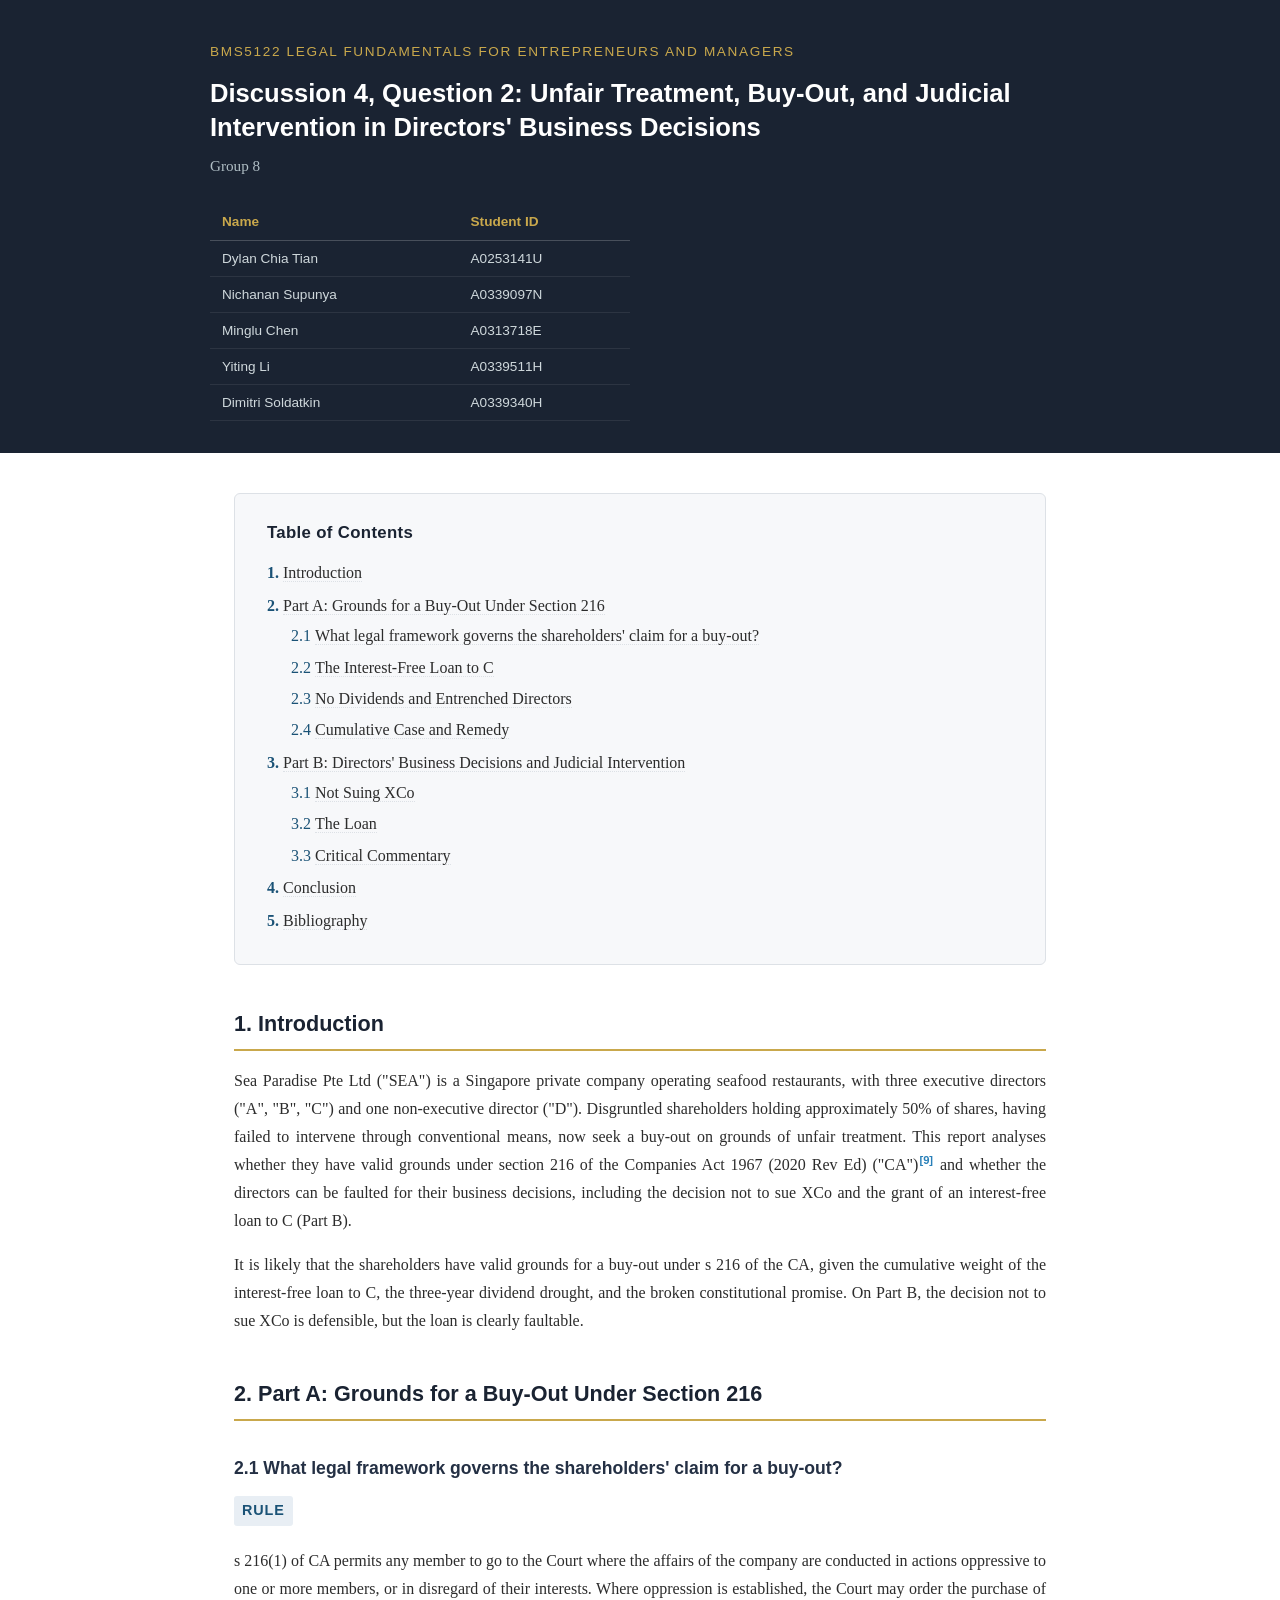
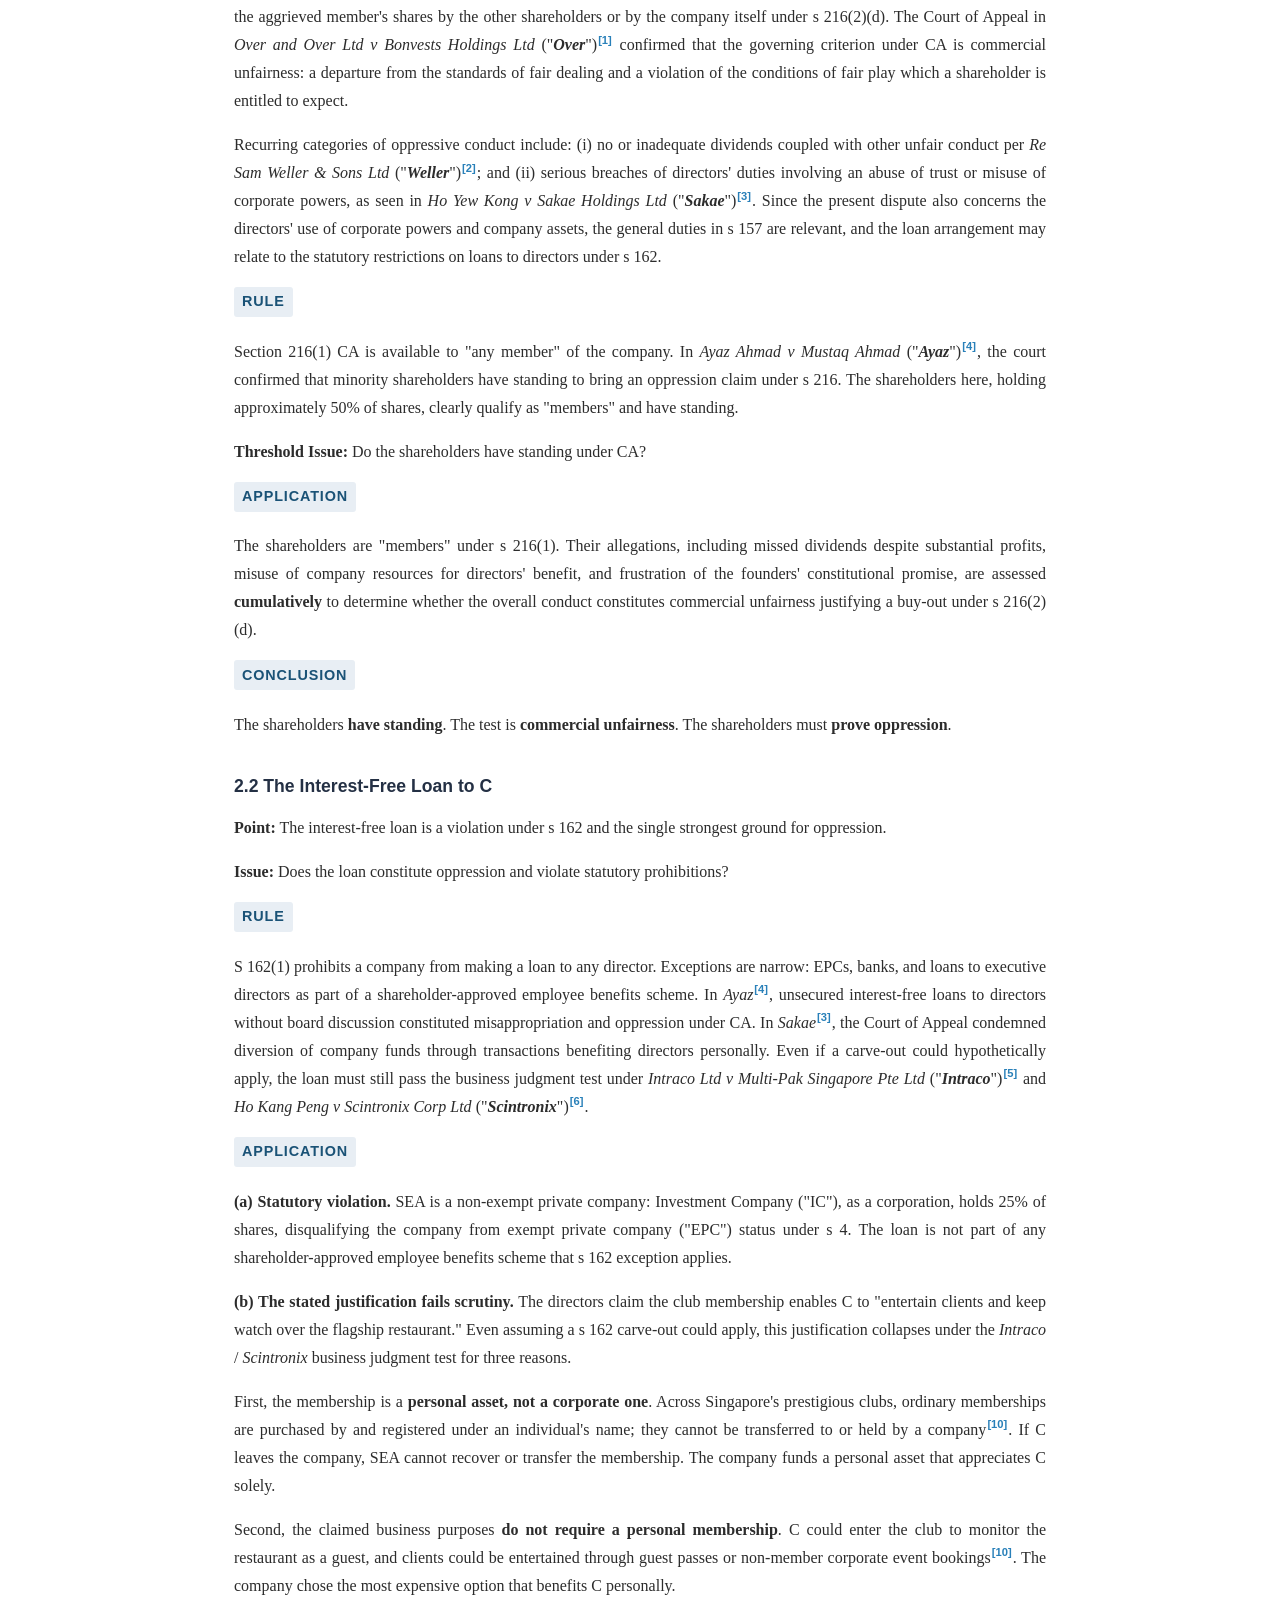
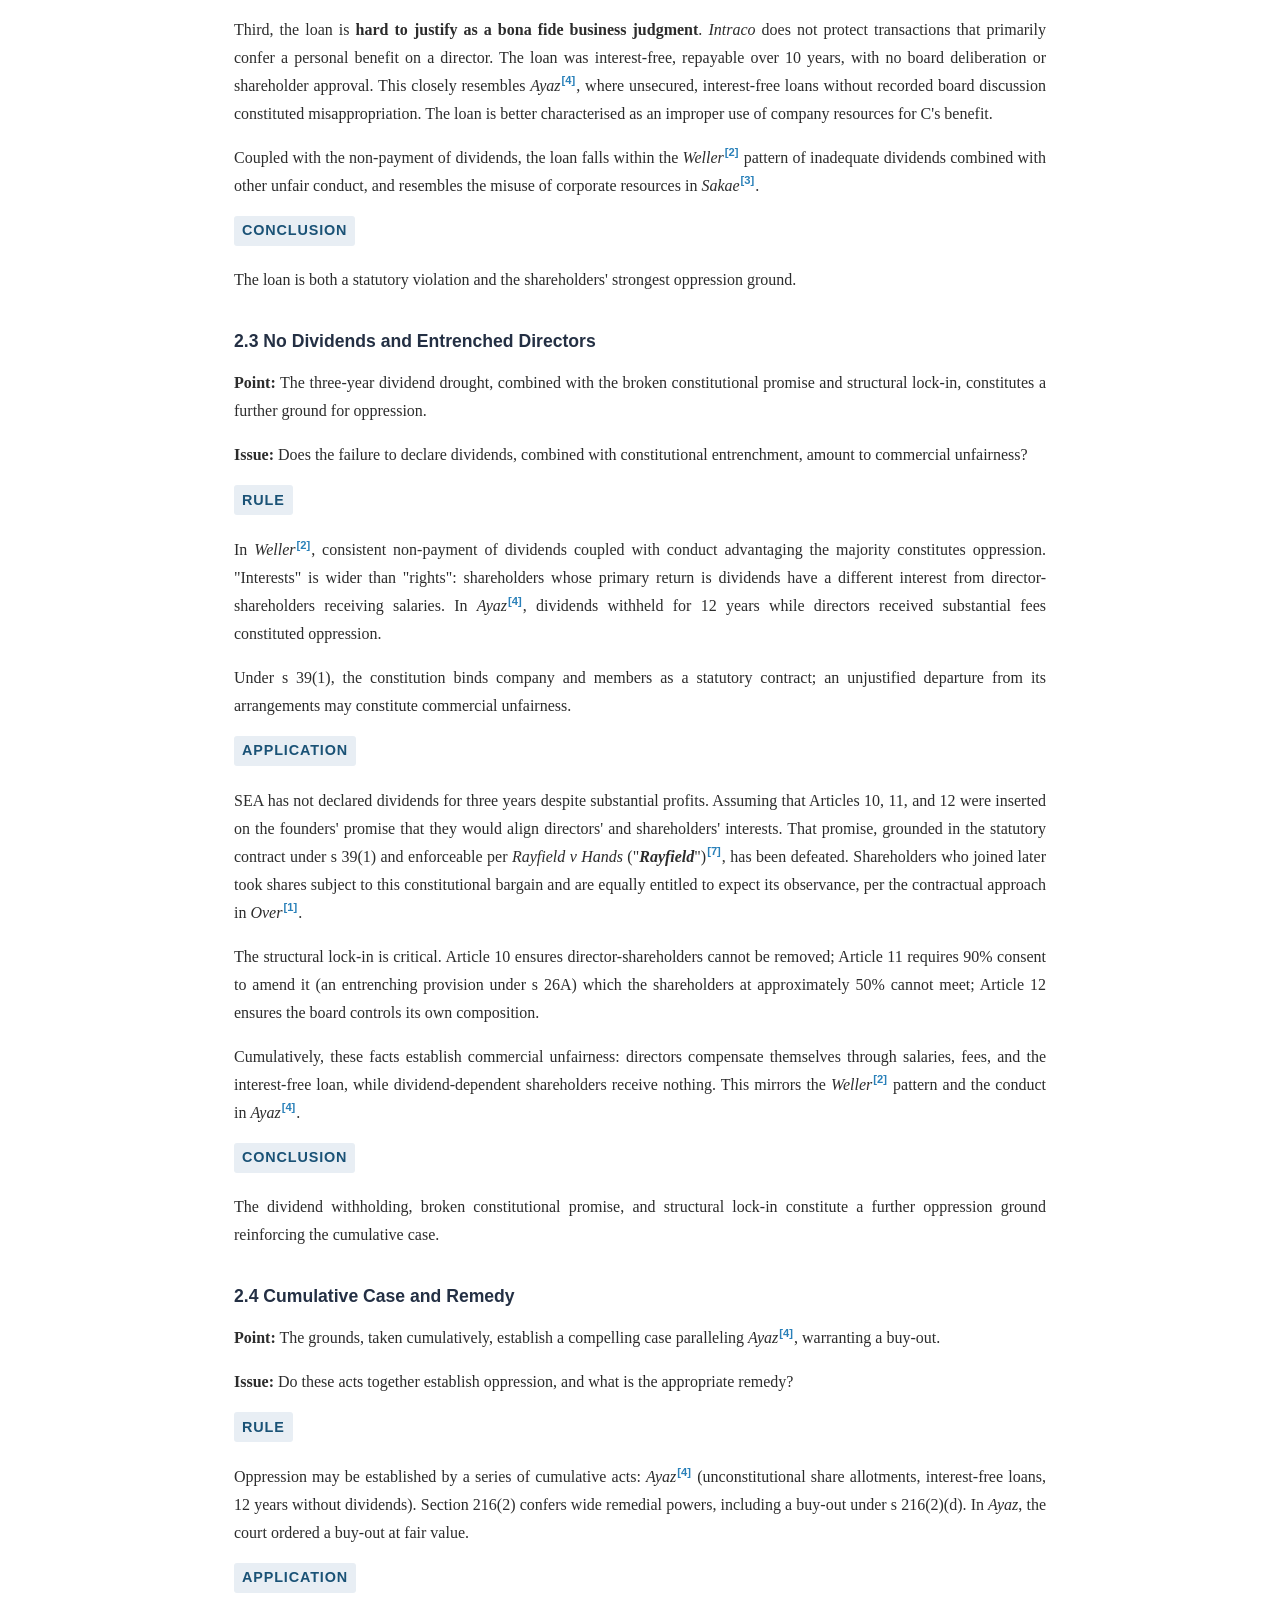
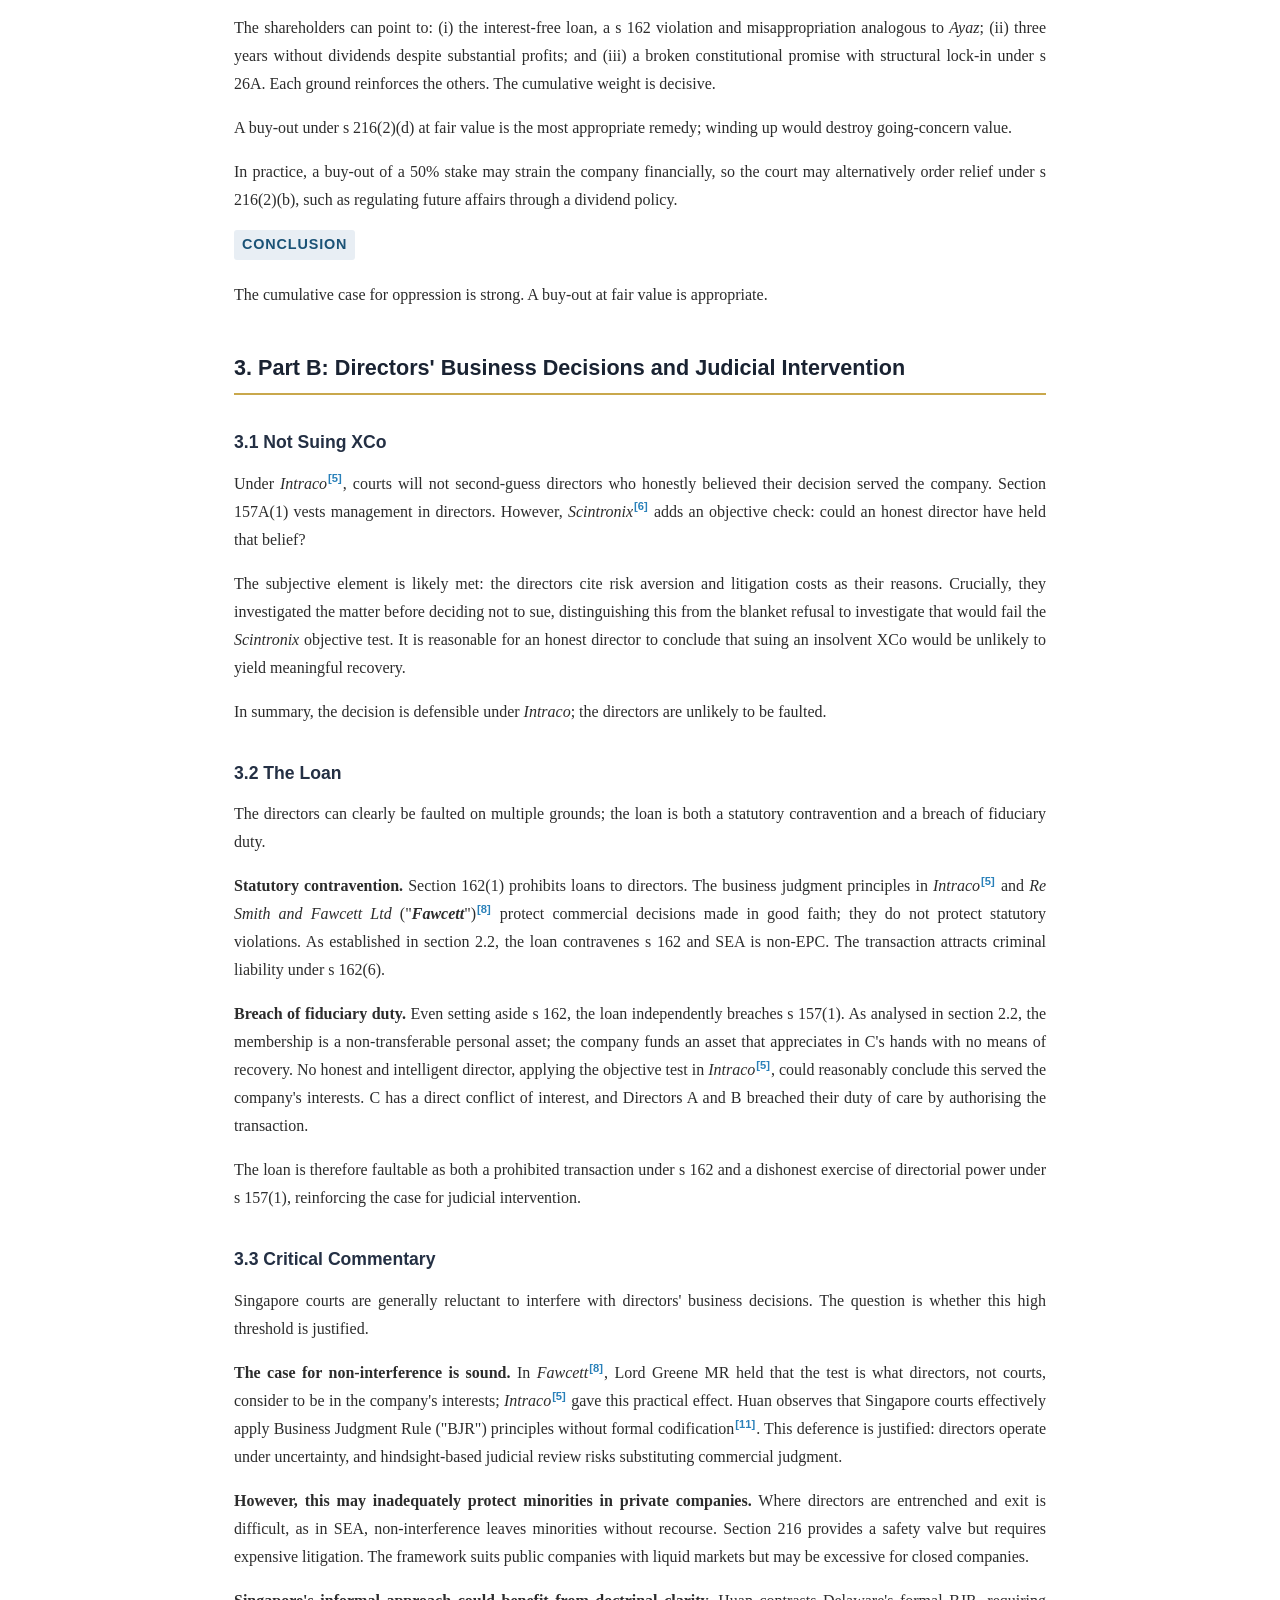
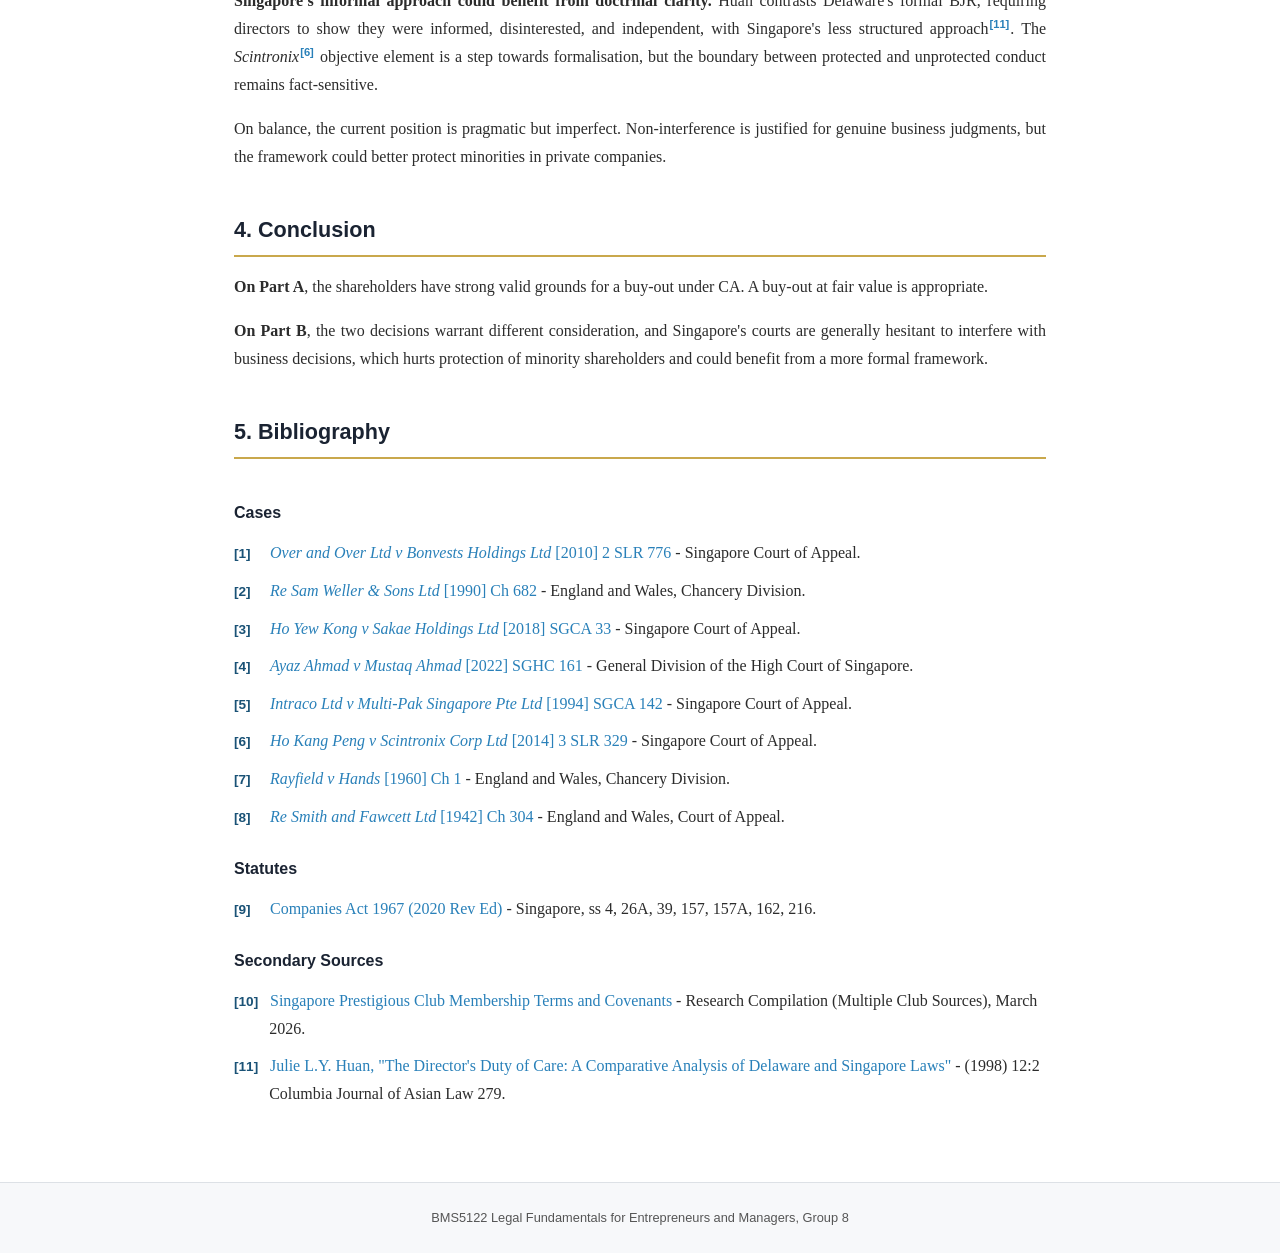
==== index.html @ 4c0f1a3a "Initial commit: BMS5122 legal research report with source materials Full report as index page with c" ====
<!DOCTYPE html>
<html lang="en">
<head>
  <meta charset="UTF-8">
  <meta name="viewport" content="width=device-width, initial-scale=1.0">
  <title>Discussion 4, Question 2: Unfair Treatment, Buy-Out, and Judicial Intervention</title>
  <link rel="stylesheet" href="style.css">
</head>
<body>

<header class="site-header">
  <div class="container">
    <div class="course-label">BMS5122 Legal Fundamentals for Entrepreneurs and Managers</div>
    <h1>Discussion 4, Question 2: Unfair Treatment, Buy-Out, and Judicial Intervention in Directors' Business Decisions</h1>
    <div class="subtitle">Group 8</div>
    <table class="team-table">
      <thead>
        <tr><th>Name</th><th>Student ID</th></tr>
      </thead>
      <tbody>
        <tr><td>Dylan Chia Tian</td><td>A0253141U</td></tr>
        <tr><td>Nichanan Supunya</td><td>A0339097N</td></tr>
        <tr><td>Minglu Chen</td><td>A0313718E</td></tr>
        <tr><td>Yiting Li</td><td>A0339511H</td></tr>
        <tr><td>Dimitri Soldatkin</td><td>A0339340H</td></tr>
      </tbody>
    </table>
  </div>
</header>

<main class="content">

  <!-- TABLE OF CONTENTS -->
  <nav class="toc">
    <h2>Table of Contents</h2>
    <ol>
      <li><a href="#s1">Introduction</a></li>
      <li><a href="#s2">Part A: Grounds for a Buy-Out Under Section 216</a>
        <ol>
          <li><a href="#s2-1">What legal framework governs the shareholders' claim for a buy-out?</a></li>
          <li><a href="#s2-2">The Interest-Free Loan to C</a></li>
          <li><a href="#s2-3">No Dividends and Entrenched Directors</a></li>
          <li><a href="#s2-4">Cumulative Case and Remedy</a></li>
        </ol>
      </li>
      <li><a href="#s3">Part B: Directors' Business Decisions and Judicial Intervention</a>
        <ol>
          <li><a href="#s3-1">Not Suing XCo</a></li>
          <li><a href="#s3-2">The Loan</a></li>
          <li><a href="#s3-3">Critical Commentary</a></li>
        </ol>
      </li>
      <li><a href="#s4">Conclusion</a></li>
      <li><a href="#s5">Bibliography</a></li>
    </ol>
  </nav>

  <!-- SECTION 1 -->
  <h2 class="section-heading" id="s1">1. Introduction</h2>

  <p>Sea Paradise Pte Ltd ("SEA") is a Singapore private company operating seafood restaurants, with three executive directors ("A", "B", "C") and one non-executive director ("D"). Disgruntled shareholders holding approximately 50% of shares, having failed to intervene through conventional means, now seek a buy-out on grounds of unfair treatment. This report analyses whether they have valid grounds under section 216 of the Companies Act 1967 (2020 Rev Ed) ("CA")<a class="fn" href="sources/source-09.html">[9]</a> and whether the directors can be faulted for their business decisions, including the decision not to sue XCo and the grant of an interest-free loan to C (Part B).</p>

  <p>It is likely that the shareholders have valid grounds for a buy-out under s 216 of the CA, given the cumulative weight of the interest-free loan to C, the three-year dividend drought, and the broken constitutional promise. On Part B, the decision not to sue XCo is defensible, but the loan is clearly faultable.</p>

  <!-- SECTION 2 -->
  <h2 class="section-heading" id="s2">2. Part A: Grounds for a Buy-Out Under Section 216</h2>

  <h3 class="subsection-heading" id="s2-1">2.1 What legal framework governs the shareholders' claim for a buy-out?</h3>

  <p><span class="irac-label">Rule</span></p>
  <p>s 216(1) of CA permits any member to go to the Court where the affairs of the company are conducted in actions oppressive to one or more members, or in disregard of their interests. Where oppression is established, the Court may order the purchase of the aggrieved member's shares by the other shareholders or by the company itself under s 216(2)(d). The Court of Appeal in <em class="case-name">Over and Over Ltd v Bonvests Holdings Ltd</em> ("<em><strong>Over</strong></em>")<a class="fn" href="sources/source-01.html">[1]</a> confirmed that the governing criterion under CA is commercial unfairness: a departure from the standards of fair dealing and a violation of the conditions of fair play which a shareholder is entitled to expect.</p>

  <p>Recurring categories of oppressive conduct include: (i) no or inadequate dividends coupled with other unfair conduct per <em class="case-name">Re Sam Weller &amp; Sons Ltd</em> ("<em><strong>Weller</strong></em>")<a class="fn" href="sources/source-02.html">[2]</a>; and (ii) serious breaches of directors' duties involving an abuse of trust or misuse of corporate powers, as seen in <em class="case-name">Ho Yew Kong v Sakae Holdings Ltd</em> ("<em><strong>Sakae</strong></em>")<a class="fn" href="sources/source-03.html">[3]</a>. Since the present dispute also concerns the directors' use of corporate powers and company assets, the general duties in s 157 are relevant, and the loan arrangement may relate to the statutory restrictions on loans to directors under s 162.</p>

  <p><span class="irac-label">Rule</span></p>
  <p>Section 216(1) CA is available to "any member" of the company. In <em class="case-name">Ayaz Ahmad v Mustaq Ahmad</em> ("<em><strong>Ayaz</strong></em>")<a class="fn" href="sources/source-04.html">[4]</a>, the court confirmed that minority shareholders have standing to bring an oppression claim under s 216. The shareholders here, holding approximately 50% of shares, clearly qualify as "members" and have standing.</p>

  <p><strong>Threshold Issue:</strong> Do the shareholders have standing under CA?</p>

  <p><span class="irac-label">Application</span></p>
  <p>The shareholders are "members" under s 216(1). Their allegations, including missed dividends despite substantial profits, misuse of company resources for directors' benefit, and frustration of the founders' constitutional promise, are assessed <strong>cumulatively</strong> to determine whether the overall conduct constitutes commercial unfairness justifying a buy-out under s 216(2)(d).</p>

  <p><span class="irac-label">Conclusion</span></p>
  <p>The shareholders <strong>have standing</strong>. The test is <strong>commercial unfairness</strong>. The shareholders must <strong>prove oppression</strong>.</p>

  <!-- 2.2 -->
  <h3 class="subsection-heading" id="s2-2">2.2 The Interest-Free Loan to C</h3>

  <p><strong>Point:</strong> The interest-free loan is a violation under s 162 and the single strongest ground for oppression.</p>

  <p><strong>Issue:</strong> Does the loan constitute oppression and violate statutory prohibitions?</p>

  <p><span class="irac-label">Rule</span></p>
  <p>S 162(1) prohibits a company from making a loan to any director. Exceptions are narrow: EPCs, banks, and loans to executive directors as part of a shareholder-approved employee benefits scheme. In <em class="case-name">Ayaz</em><a class="fn" href="sources/source-04.html">[4]</a>, unsecured interest-free loans to directors without board discussion constituted misappropriation and oppression under CA. In <em class="case-name">Sakae</em><a class="fn" href="sources/source-03.html">[3]</a>, the Court of Appeal condemned diversion of company funds through transactions benefiting directors personally. Even if a carve-out could hypothetically apply, the loan must still pass the business judgment test under <em class="case-name">Intraco Ltd v Multi-Pak Singapore Pte Ltd</em> ("<em><strong>Intraco</strong></em>")<a class="fn" href="sources/source-05.html">[5]</a> and <em class="case-name">Ho Kang Peng v Scintronix Corp Ltd</em> ("<em><strong>Scintronix</strong></em>")<a class="fn" href="sources/source-06.html">[6]</a>.</p>

  <p><span class="irac-label">Application</span></p>

  <p><strong>(a) Statutory violation.</strong> SEA is a non-exempt private company: Investment Company ("IC"), as a corporation, holds 25% of shares, disqualifying the company from exempt private company ("EPC") status under s 4. The loan is not part of any shareholder-approved employee benefits scheme that s 162 exception applies.</p>

  <p><strong>(b) The stated justification fails scrutiny.</strong> The directors claim the club membership enables C to "entertain clients and keep watch over the flagship restaurant." Even assuming a s 162 carve-out could apply, this justification collapses under the <em class="case-name">Intraco</em> / <em class="case-name">Scintronix</em> business judgment test for three reasons.</p>

  <p>First, the membership is a <strong>personal asset, not a corporate one</strong>. Across Singapore's prestigious clubs, ordinary memberships are purchased by and registered under an individual's name; they cannot be transferred to or held by a company<a class="fn" href="sources/source-10.html">[10]</a>. If C leaves the company, SEA cannot recover or transfer the membership. The company funds a personal asset that appreciates C solely.</p>

  <p>Second, the claimed business purposes <strong>do not require a personal membership</strong>. C could enter the club to monitor the restaurant as a guest, and clients could be entertained through guest passes or non-member corporate event bookings<a class="fn" href="sources/source-10.html">[10]</a>. The company chose the most expensive option that benefits C personally.</p>

  <p>Third, the loan is <strong>hard to justify as a bona fide business judgment</strong>. <em class="case-name">Intraco</em> does not protect transactions that primarily confer a personal benefit on a director. The loan was interest-free, repayable over 10 years, with no board deliberation or shareholder approval. This closely resembles <em class="case-name">Ayaz</em><a class="fn" href="sources/source-04.html">[4]</a>, where unsecured, interest-free loans without recorded board discussion constituted misappropriation. The loan is better characterised as an improper use of company resources for C's benefit.</p>

  <p>Coupled with the non-payment of dividends, the loan falls within the <em class="case-name">Weller</em><a class="fn" href="sources/source-02.html">[2]</a> pattern of inadequate dividends combined with other unfair conduct, and resembles the misuse of corporate resources in <em class="case-name">Sakae</em><a class="fn" href="sources/source-03.html">[3]</a>.</p>

  <p><span class="irac-label">Conclusion</span></p>
  <p>The loan is both a statutory violation and the shareholders' strongest oppression ground.</p>

  <!-- 2.3 -->
  <h3 class="subsection-heading" id="s2-3">2.3 No Dividends and Entrenched Directors</h3>

  <p><strong>Point:</strong> The three-year dividend drought, combined with the broken constitutional promise and structural lock-in, constitutes a further ground for oppression.</p>

  <p><strong>Issue:</strong> Does the failure to declare dividends, combined with constitutional entrenchment, amount to commercial unfairness?</p>

  <p><span class="irac-label">Rule</span></p>
  <p>In <em class="case-name">Weller</em><a class="fn" href="sources/source-02.html">[2]</a>, consistent non-payment of dividends coupled with conduct advantaging the majority constitutes oppression. "Interests" is wider than "rights": shareholders whose primary return is dividends have a different interest from director-shareholders receiving salaries. In <em class="case-name">Ayaz</em><a class="fn" href="sources/source-04.html">[4]</a>, dividends withheld for 12 years while directors received substantial fees constituted oppression.</p>

  <p>Under s 39(1), the constitution binds company and members as a statutory contract; an unjustified departure from its arrangements may constitute commercial unfairness.</p>

  <p><span class="irac-label">Application</span></p>
  <p>SEA has not declared dividends for three years despite substantial profits. Assuming that Articles 10, 11, and 12 were inserted on the founders' promise that they would align directors' and shareholders' interests. That promise, grounded in the statutory contract under s 39(1) and enforceable per <em class="case-name">Rayfield v Hands</em> ("<em><strong>Rayfield</strong></em>")<a class="fn" href="sources/source-07.html">[7]</a>, has been defeated. Shareholders who joined later took shares subject to this constitutional bargain and are equally entitled to expect its observance, per the contractual approach in <em class="case-name">Over</em><a class="fn" href="sources/source-01.html">[1]</a>.</p>

  <p>The structural lock-in is critical. Article 10 ensures director-shareholders cannot be removed; Article 11 requires 90% consent to amend it (an entrenching provision under s 26A) which the shareholders at approximately 50% cannot meet; Article 12 ensures the board controls its own composition.</p>

  <p>Cumulatively, these facts establish commercial unfairness: directors compensate themselves through salaries, fees, and the interest-free loan, while dividend-dependent shareholders receive nothing. This mirrors the <em class="case-name">Weller</em><a class="fn" href="sources/source-02.html">[2]</a> pattern and the conduct in <em class="case-name">Ayaz</em><a class="fn" href="sources/source-04.html">[4]</a>.</p>

  <p><span class="irac-label">Conclusion</span></p>
  <p>The dividend withholding, broken constitutional promise, and structural lock-in constitute a further oppression ground reinforcing the cumulative case.</p>

  <!-- 2.4 -->
  <h3 class="subsection-heading" id="s2-4">2.4 Cumulative Case and Remedy</h3>

  <p><strong>Point:</strong> The grounds, taken cumulatively, establish a compelling case paralleling <em class="case-name">Ayaz</em><a class="fn" href="sources/source-04.html">[4]</a>, warranting a buy-out.</p>

  <p><strong>Issue:</strong> Do these acts together establish oppression, and what is the appropriate remedy?</p>

  <p><span class="irac-label">Rule</span></p>
  <p>Oppression may be established by a series of cumulative acts: <em class="case-name">Ayaz</em><a class="fn" href="sources/source-04.html">[4]</a> (unconstitutional share allotments, interest-free loans, 12 years without dividends). Section 216(2) confers wide remedial powers, including a buy-out under s 216(2)(d). In <em class="case-name">Ayaz</em>, the court ordered a buy-out at fair value.</p>

  <p><span class="irac-label">Application</span></p>
  <p>The shareholders can point to: (i) the interest-free loan, a s 162 violation and misappropriation analogous to <em class="case-name">Ayaz</em>; (ii) three years without dividends despite substantial profits; and (iii) a broken constitutional promise with structural lock-in under s 26A. Each ground reinforces the others. The cumulative weight is decisive.</p>

  <p>A buy-out under s 216(2)(d) at fair value is the most appropriate remedy; winding up would destroy going-concern value.</p>

  <p>In practice, a buy-out of a 50% stake may strain the company financially, so the court may alternatively order relief under s 216(2)(b), such as regulating future affairs through a dividend policy.</p>

  <p><span class="irac-label">Conclusion</span></p>
  <p>The cumulative case for oppression is strong. A buy-out at fair value is appropriate.</p>

  <!-- SECTION 3 -->
  <h2 class="section-heading" id="s3">3. Part B: Directors' Business Decisions and Judicial Intervention</h2>

  <h3 class="subsection-heading" id="s3-1">3.1 Not Suing XCo</h3>

  <p>Under <em class="case-name">Intraco</em><a class="fn" href="sources/source-05.html">[5]</a>, courts will not second-guess directors who honestly believed their decision served the company. Section 157A(1) vests management in directors. However, <em class="case-name">Scintronix</em><a class="fn" href="sources/source-06.html">[6]</a> adds an objective check: could an honest director have held that belief?</p>

  <p>The subjective element is likely met: the directors cite risk aversion and litigation costs as their reasons. Crucially, they investigated the matter before deciding not to sue, distinguishing this from the blanket refusal to investigate that would fail the <em class="case-name">Scintronix</em> objective test. It is reasonable for an honest director to conclude that suing an insolvent XCo would be unlikely to yield meaningful recovery.</p>

  <p>In summary, the decision is defensible under <em class="case-name">Intraco</em>; the directors are unlikely to be faulted.</p>

  <!-- 3.2 -->
  <h3 class="subsection-heading" id="s3-2">3.2 The Loan</h3>

  <p>The directors can clearly be faulted on multiple grounds; the loan is both a statutory contravention and a breach of fiduciary duty.</p>

  <p><strong>Statutory contravention.</strong> Section 162(1) prohibits loans to directors. The business judgment principles in <em class="case-name">Intraco</em><a class="fn" href="sources/source-05.html">[5]</a> and <em class="case-name">Re Smith and Fawcett Ltd</em> ("<em><strong>Fawcett</strong></em>")<a class="fn" href="sources/source-08.html">[8]</a> protect commercial decisions made in good faith; they do not protect statutory violations. As established in section 2.2, the loan contravenes s 162 and SEA is non-EPC. The transaction attracts criminal liability under s 162(6).</p>

  <p><strong>Breach of fiduciary duty.</strong> Even setting aside s 162, the loan independently breaches s 157(1). As analysed in section 2.2, the membership is a non-transferable personal asset; the company funds an asset that appreciates in C's hands with no means of recovery. No honest and intelligent director, applying the objective test in <em class="case-name">Intraco</em><a class="fn" href="sources/source-05.html">[5]</a>, could reasonably conclude this served the company's interests. C has a direct conflict of interest, and Directors A and B breached their duty of care by authorising the transaction.</p>

  <p>The loan is therefore faultable as both a prohibited transaction under s 162 and a dishonest exercise of directorial power under s 157(1), reinforcing the case for judicial intervention.</p>

  <!-- 3.3 -->
  <h3 class="subsection-heading" id="s3-3">3.3 Critical Commentary</h3>

  <p>Singapore courts are generally reluctant to interfere with directors' business decisions. The question is whether this high threshold is justified.</p>

  <p><strong>The case for non-interference is sound.</strong> In <em class="case-name">Fawcett</em><a class="fn" href="sources/source-08.html">[8]</a>, Lord Greene MR held that the test is what directors, not courts, consider to be in the company's interests; <em class="case-name">Intraco</em><a class="fn" href="sources/source-05.html">[5]</a> gave this practical effect. Huan observes that Singapore courts effectively apply Business Judgment Rule ("BJR") principles without formal codification<a class="fn" href="sources/source-11.html">[11]</a>. This deference is justified: directors operate under uncertainty, and hindsight-based judicial review risks substituting commercial judgment.</p>

  <p><strong>However, this may inadequately protect minorities in private companies.</strong> Where directors are entrenched and exit is difficult, as in SEA, non-interference leaves minorities without recourse. Section 216 provides a safety valve but requires expensive litigation. The framework suits public companies with liquid markets but may be excessive for closed companies.</p>

  <p><strong>Singapore's informal approach could benefit from doctrinal clarity.</strong> Huan contrasts Delaware's formal BJR, requiring directors to show they were informed, disinterested, and independent, with Singapore's less structured approach<a class="fn" href="sources/source-11.html">[11]</a>. The <em class="case-name">Scintronix</em><a class="fn" href="sources/source-06.html">[6]</a> objective element is a step towards formalisation, but the boundary between protected and unprotected conduct remains fact-sensitive.</p>

  <p>On balance, the current position is pragmatic but imperfect. Non-interference is justified for genuine business judgments, but the framework could better protect minorities in private companies.</p>

  <!-- SECTION 4 -->
  <h2 class="section-heading" id="s4">4. Conclusion</h2>

  <p><strong>On Part A</strong>, the shareholders have strong valid grounds for a buy-out under CA. A buy-out at fair value is appropriate.</p>

  <p><strong>On Part B</strong>, the two decisions warrant different consideration, and Singapore's courts are generally hesitant to interfere with business decisions, which hurts protection of minority shareholders and could benefit from a more formal framework.</p>

  <!-- SECTION 5: BIBLIOGRAPHY -->
  <h2 class="section-heading" id="s5">5. Bibliography</h2>

  <div class="bibliography">
    <h3>Cases</h3>
    <ol>
      <li><span class="bib-num">[1]</span> <a href="sources/source-01.html"><em>Over and Over Ltd v Bonvests Holdings Ltd</em> [2010] 2 SLR 776</a> - Singapore Court of Appeal.</li>
      <li><span class="bib-num">[2]</span> <a href="sources/source-02.html"><em>Re Sam Weller &amp; Sons Ltd</em> [1990] Ch 682</a> - England and Wales, Chancery Division.</li>
      <li><span class="bib-num">[3]</span> <a href="sources/source-03.html"><em>Ho Yew Kong v Sakae Holdings Ltd</em> [2018] SGCA 33</a> - Singapore Court of Appeal.</li>
      <li><span class="bib-num">[4]</span> <a href="sources/source-04.html"><em>Ayaz Ahmad v Mustaq Ahmad</em> [2022] SGHC 161</a> - General Division of the High Court of Singapore.</li>
      <li><span class="bib-num">[5]</span> <a href="sources/source-05.html"><em>Intraco Ltd v Multi-Pak Singapore Pte Ltd</em> [1994] SGCA 142</a> - Singapore Court of Appeal.</li>
      <li><span class="bib-num">[6]</span> <a href="sources/source-06.html"><em>Ho Kang Peng v Scintronix Corp Ltd</em> [2014] 3 SLR 329</a> - Singapore Court of Appeal.</li>
      <li><span class="bib-num">[7]</span> <a href="sources/source-07.html"><em>Rayfield v Hands</em> [1960] Ch 1</a> - England and Wales, Chancery Division.</li>
      <li><span class="bib-num">[8]</span> <a href="sources/source-08.html"><em>Re Smith and Fawcett Ltd</em> [1942] Ch 304</a> - England and Wales, Court of Appeal.</li>
    </ol>

    <h3>Statutes</h3>
    <ol>
      <li><span class="bib-num">[9]</span> <a href="sources/source-09.html">Companies Act 1967 (2020 Rev Ed)</a> - Singapore, ss 4, 26A, 39, 157, 157A, 162, 216.</li>
    </ol>

    <h3>Secondary Sources</h3>
    <ol>
      <li><span class="bib-num">[10]</span> <a href="sources/source-10.html">Singapore Prestigious Club Membership Terms and Covenants</a> - Research Compilation (Multiple Club Sources), March 2026.</li>
      <li><span class="bib-num">[11]</span> <a href="sources/source-11.html">Julie L.Y. Huan, "The Director's Duty of Care: A Comparative Analysis of Delaware and Singapore Laws"</a> - (1998) 12:2 Columbia Journal of Asian Law 279.</li>
    </ol>
  </div>

</main>

<footer class="site-footer">
  BMS5122 Legal Fundamentals for Entrepreneurs and Managers, Group 8
</footer>

</body>
</html>
---- style.css ----
/* === BASE RESET & TYPOGRAPHY === */
*, *::before, *::after {
  box-sizing: border-box;
  margin: 0;
  padding: 0;
}

:root {
  --navy: #1a2332;
  --navy-light: #243044;
  --gold: #c9a84c;
  --gold-light: #e8d5a0;
  --text: #2c2c2c;
  --text-light: #555;
  --bg: #ffffff;
  --bg-off: #f7f8fa;
  --border: #dde1e6;
  --accent: #1a5276;
  --accent-light: #2980b9;
  --irac-rule: #1a5276;
  --irac-application: #1a5276;
  --irac-conclusion: #1a5276;
  --footnote: #2980b9;
  --max-width: 860px;
}

html {
  font-size: 16px;
  scroll-behavior: smooth;
}

body {
  font-family: "Georgia", "Times New Roman", "Noto Serif", serif;
  color: var(--text);
  background: var(--bg);
  line-height: 1.75;
  -webkit-font-smoothing: antialiased;
}

/* === HEADER === */
.site-header {
  background: var(--navy);
  color: #fff;
  padding: 2.5rem 1.5rem 2rem;
}

.site-header .container {
  max-width: var(--max-width);
  margin: 0 auto;
}

.site-header .course-label {
  font-family: "Helvetica Neue", "Arial", sans-serif;
  font-size: 0.85rem;
  letter-spacing: 0.12em;
  text-transform: uppercase;
  color: var(--gold);
  margin-bottom: 0.75rem;
}

.site-header h1 {
  font-family: "Helvetica Neue", "Arial", sans-serif;
  font-size: 1.6rem;
  font-weight: 600;
  line-height: 1.35;
  margin-bottom: 0.5rem;
  color: #fff;
}

.site-header .subtitle {
  font-size: 0.95rem;
  color: #b0bec5;
  margin-bottom: 1.5rem;
}

/* Team table in header */
.team-table {
  width: 100%;
  max-width: 420px;
  border-collapse: collapse;
  font-family: "Helvetica Neue", "Arial", sans-serif;
  font-size: 0.85rem;
}

.team-table th {
  text-align: left;
  padding: 0.4rem 0.75rem;
  border-bottom: 1px solid rgba(255,255,255,0.2);
  color: var(--gold);
  font-weight: 600;
}

.team-table td {
  padding: 0.35rem 0.75rem;
  border-bottom: 1px solid rgba(255,255,255,0.08);
  color: #cfd8dc;
}

/* === MAIN CONTENT === */
.content {
  max-width: var(--max-width);
  margin: 0 auto;
  padding: 2.5rem 1.5rem 4rem;
}

/* === TABLE OF CONTENTS === */
.toc {
  background: var(--bg-off);
  border: 1px solid var(--border);
  border-radius: 6px;
  padding: 1.5rem 2rem;
  margin-bottom: 2.5rem;
}

.toc h2 {
  font-family: "Helvetica Neue", "Arial", sans-serif;
  font-size: 1.05rem;
  font-weight: 600;
  color: var(--navy);
  margin-bottom: 0.75rem;
  letter-spacing: 0.02em;
}

.toc ol {
  list-style: none;
  counter-reset: toc-section;
  padding-left: 0;
}

.toc > ol > li {
  counter-increment: toc-section;
  margin-bottom: 0.3rem;
}

.toc > ol > li::before {
  content: counter(toc-section) ". ";
  font-weight: 600;
  color: var(--accent);
}

.toc ol ol {
  padding-left: 1.5rem;
  counter-reset: toc-sub;
  margin-top: 0.15rem;
}

.toc ol ol li {
  counter-increment: toc-sub;
  margin-bottom: 0.2rem;
}

.toc ol ol li::before {
  content: counter(toc-section) "." counter(toc-sub) " ";
  font-weight: 500;
  color: var(--accent);
}

.toc a {
  color: var(--text);
  text-decoration: none;
  border-bottom: 1px dotted var(--border);
  transition: color 0.15s, border-color 0.15s;
}

.toc a:hover {
  color: var(--accent-light);
  border-color: var(--accent-light);
}

/* === HEADINGS === */
h2.section-heading {
  font-family: "Helvetica Neue", "Arial", sans-serif;
  font-size: 1.35rem;
  font-weight: 700;
  color: var(--navy);
  margin-top: 2.5rem;
  margin-bottom: 1rem;
  padding-bottom: 0.4rem;
  border-bottom: 2px solid var(--gold);
}

h3.subsection-heading {
  font-family: "Helvetica Neue", "Arial", sans-serif;
  font-size: 1.1rem;
  font-weight: 600;
  color: var(--navy-light);
  margin-top: 2rem;
  margin-bottom: 0.75rem;
}

/* === PARAGRAPHS === */
p {
  margin-bottom: 1rem;
  text-align: justify;
  hyphens: auto;
}

/* === IRAC LABELS === */
.irac-label {
  font-family: "Helvetica Neue", "Arial", sans-serif;
  font-weight: 700;
  font-size: 0.9rem;
  text-transform: uppercase;
  letter-spacing: 0.06em;
  color: var(--irac-rule);
  display: inline-block;
  margin-bottom: 0.3rem;
  padding: 0.15rem 0.5rem;
  background: #e8eef4;
  border-radius: 3px;
}

/* === FOOTNOTE SUPERSCRIPTS === */
a.fn {
  font-size: 0.7em;
  vertical-align: super;
  line-height: 0;
  color: var(--footnote);
  text-decoration: none;
  font-weight: 700;
  font-family: "Helvetica Neue", "Arial", sans-serif;
  padding: 0 1px;
  transition: color 0.15s, background 0.15s;
  border-radius: 2px;
}

a.fn:hover {
  color: #fff;
  background: var(--footnote);
}

/* === CASE NAMES === */
em.case-name {
  font-style: italic;
}

/* === BIBLIOGRAPHY === */
.bibliography {
  margin-top: 2.5rem;
}

.bibliography h3 {
  font-family: "Helvetica Neue", "Arial", sans-serif;
  font-size: 1rem;
  font-weight: 600;
  color: var(--navy);
  margin-top: 1.5rem;
  margin-bottom: 0.75rem;
}

.bibliography ol {
  list-style: none;
  padding-left: 0;
}

.bibliography li {
  margin-bottom: 0.6rem;
  padding-left: 2.2rem;
  text-indent: -2.2rem;
}

.bibliography li .bib-num {
  display: inline-block;
  width: 2rem;
  text-indent: 0;
  font-weight: 700;
  color: var(--accent);
  font-family: "Helvetica Neue", "Arial", sans-serif;
  font-size: 0.85rem;
}

.bibliography a {
  color: var(--accent-light);
  text-decoration: none;
  border-bottom: 1px solid transparent;
  transition: border-color 0.15s;
}

.bibliography a:hover {
  border-bottom-color: var(--accent-light);
}

/* === SOURCE PAGES === */
.source-badge {
  display: inline-block;
  background: var(--navy);
  color: var(--gold);
  font-family: "Helvetica Neue", "Arial", sans-serif;
  font-size: 0.8rem;
  font-weight: 600;
  letter-spacing: 0.04em;
  padding: 0.35rem 0.85rem;
  border-radius: 4px;
  margin-bottom: 1.25rem;
}

.source-nav {
  display: flex;
  justify-content: space-between;
  align-items: center;
  flex-wrap: wrap;
  gap: 0.5rem;
  padding: 1rem 0;
  margin-bottom: 1rem;
  border-bottom: 1px solid var(--border);
  font-family: "Helvetica Neue", "Arial", sans-serif;
  font-size: 0.85rem;
}

.source-nav a {
  color: var(--accent-light);
  text-decoration: none;
  transition: color 0.15s;
}

.source-nav a:hover {
  color: var(--navy);
}

.source-nav .back-link {
  font-weight: 600;
}

.source-nav .prev-next {
  display: flex;
  gap: 1rem;
}

.source-nav .disabled {
  color: #bbb;
  pointer-events: none;
}

/* Metadata table for sources */
.meta-table {
  width: 100%;
  border-collapse: collapse;
  font-family: "Helvetica Neue", "Arial", sans-serif;
  font-size: 0.9rem;
  margin-bottom: 2rem;
  background: var(--bg-off);
  border-radius: 6px;
  overflow: hidden;
}

.meta-table th {
  text-align: left;
  padding: 0.55rem 1rem;
  width: 140px;
  background: #e8eef4;
  color: var(--navy);
  font-weight: 600;
  border-bottom: 1px solid var(--border);
  vertical-align: top;
}

.meta-table td {
  padding: 0.55rem 1rem;
  border-bottom: 1px solid var(--border);
  color: var(--text);
}

/* Source content styling */
.source-content h2 {
  font-family: "Helvetica Neue", "Arial", sans-serif;
  font-size: 1.2rem;
  font-weight: 700;
  color: var(--navy);
  margin-top: 2rem;
  margin-bottom: 0.75rem;
  padding-bottom: 0.3rem;
  border-bottom: 1px solid var(--border);
}

.source-content h3 {
  font-family: "Helvetica Neue", "Arial", sans-serif;
  font-size: 1.05rem;
  font-weight: 600;
  color: var(--navy-light);
  margin-top: 1.5rem;
  margin-bottom: 0.6rem;
}

.source-content h4 {
  font-family: "Helvetica Neue", "Arial", sans-serif;
  font-size: 0.95rem;
  font-weight: 600;
  color: var(--text);
  margin-top: 1.25rem;
  margin-bottom: 0.5rem;
}

.source-content ul, .source-content ol {
  margin-bottom: 1rem;
  padding-left: 1.5rem;
}

.source-content li {
  margin-bottom: 0.35rem;
}

.source-content blockquote {
  border-left: 3px solid var(--gold);
  margin: 1.25rem 0;
  padding: 0.75rem 1.25rem;
  background: var(--bg-off);
  color: var(--text-light);
  font-style: italic;
}

.source-content a {
  color: var(--accent-light);
  text-decoration: none;
  border-bottom: 1px dotted var(--accent-light);
  transition: border-color 0.15s;
  word-break: break-all;
}

.source-content a:hover {
  border-bottom-style: solid;
}

.source-content strong {
  font-weight: 700;
}

.source-content hr {
  border: none;
  border-top: 1px solid var(--border);
  margin: 2rem 0;
}

.source-content table {
  width: 100%;
  border-collapse: collapse;
  margin: 1rem 0;
  font-size: 0.9rem;
}

.source-content table th,
.source-content table td {
  padding: 0.5rem 0.75rem;
  border: 1px solid var(--border);
  text-align: left;
}

.source-content table th {
  background: #e8eef4;
  font-weight: 600;
}

/* === FOOTER === */
.site-footer {
  background: var(--bg-off);
  border-top: 1px solid var(--border);
  padding: 1.5rem;
  text-align: center;
  font-family: "Helvetica Neue", "Arial", sans-serif;
  font-size: 0.8rem;
  color: var(--text-light);
}

/* === RESPONSIVE === */
@media (max-width: 640px) {
  .site-header h1 {
    font-size: 1.25rem;
  }

  .content {
    padding: 1.5rem 1rem 3rem;
  }

  .toc {
    padding: 1rem 1.25rem;
  }

  h2.section-heading {
    font-size: 1.15rem;
  }

  .meta-table th {
    width: 110px;
  }

  .source-nav {
    flex-direction: column;
    align-items: flex-start;
  }
}

/* === PRINT === */
@media print {
  .site-header {
    background: #fff;
    color: #000;
    border-bottom: 2px solid #000;
  }

  .site-header .course-label,
  .site-header .subtitle {
    color: #333;
  }

  .site-header h1 {
    color: #000;
  }

  .team-table th {
    color: #000;
  }

  .team-table td {
    color: #333;
  }

  a.fn {
    color: #000;
  }

  .source-nav {
    display: none;
  }

  .site-footer {
    display: none;
  }

  body {
    font-size: 11pt;
  }
}
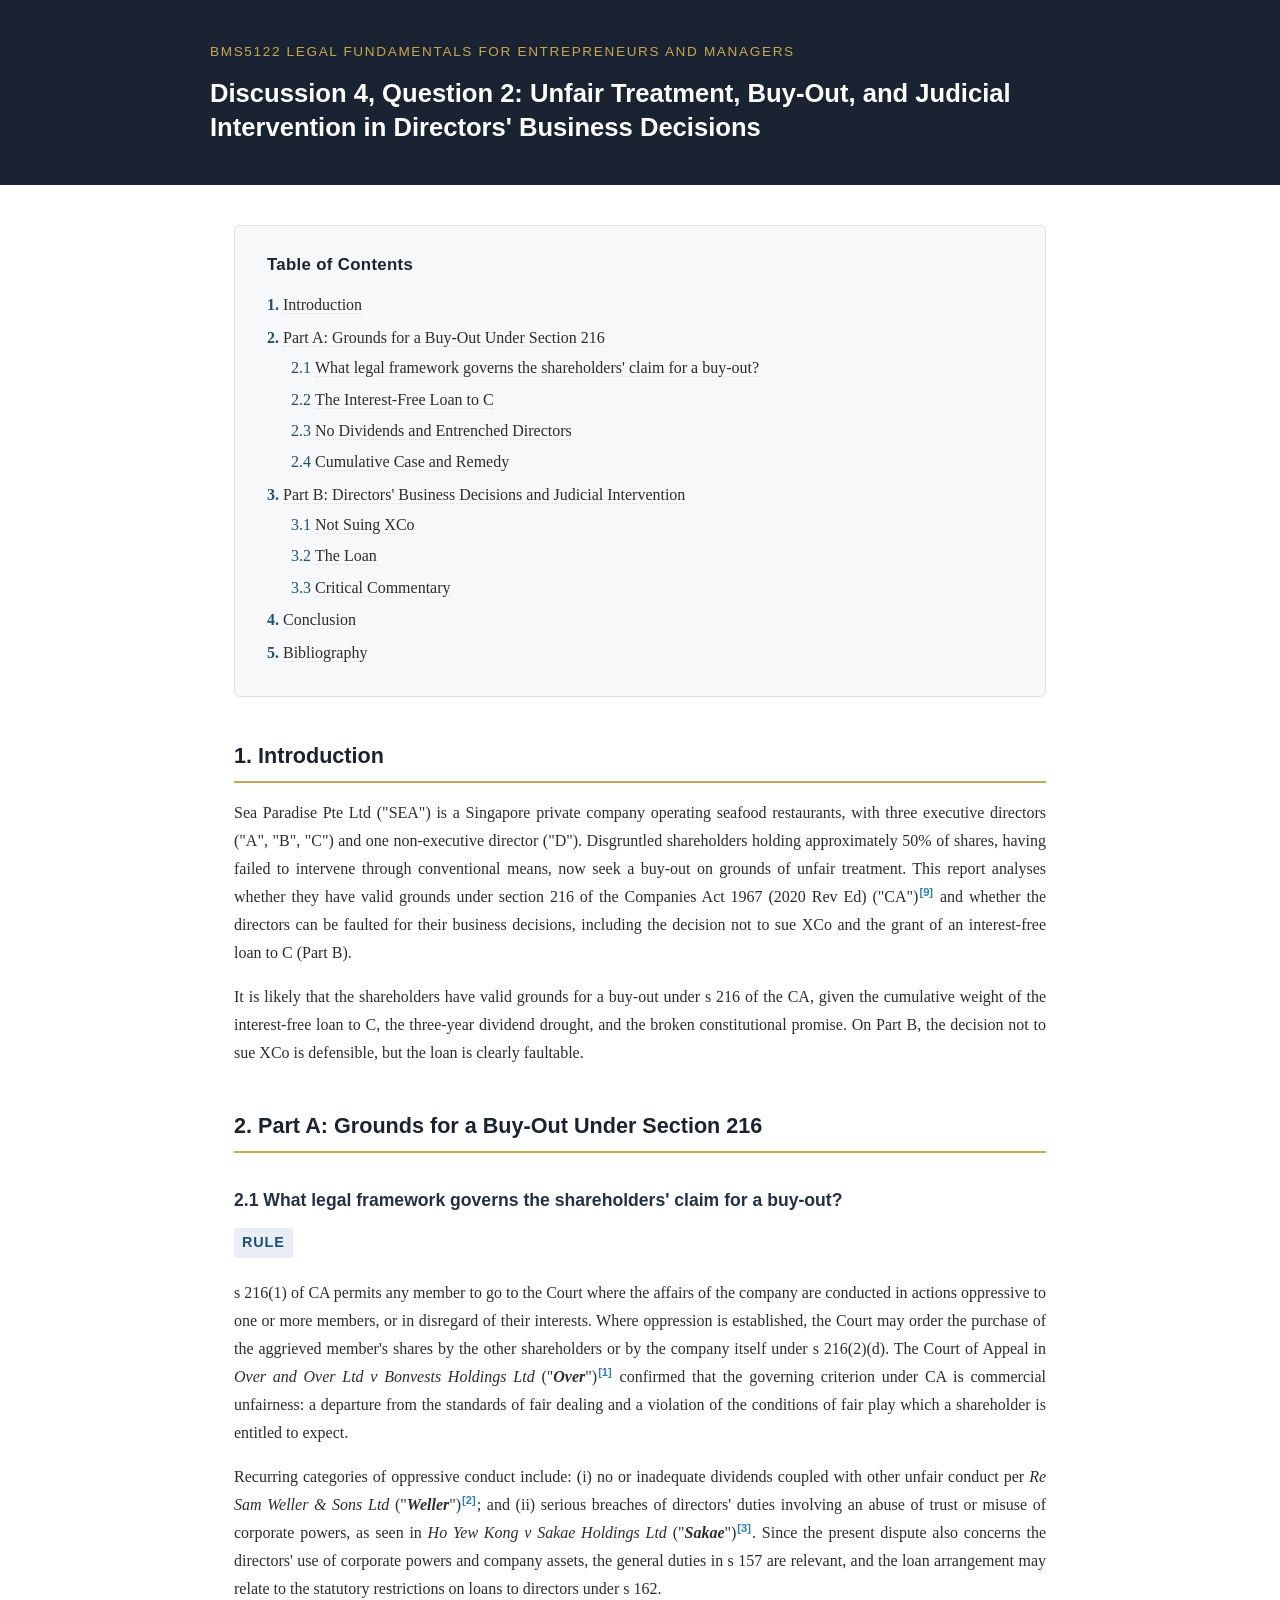
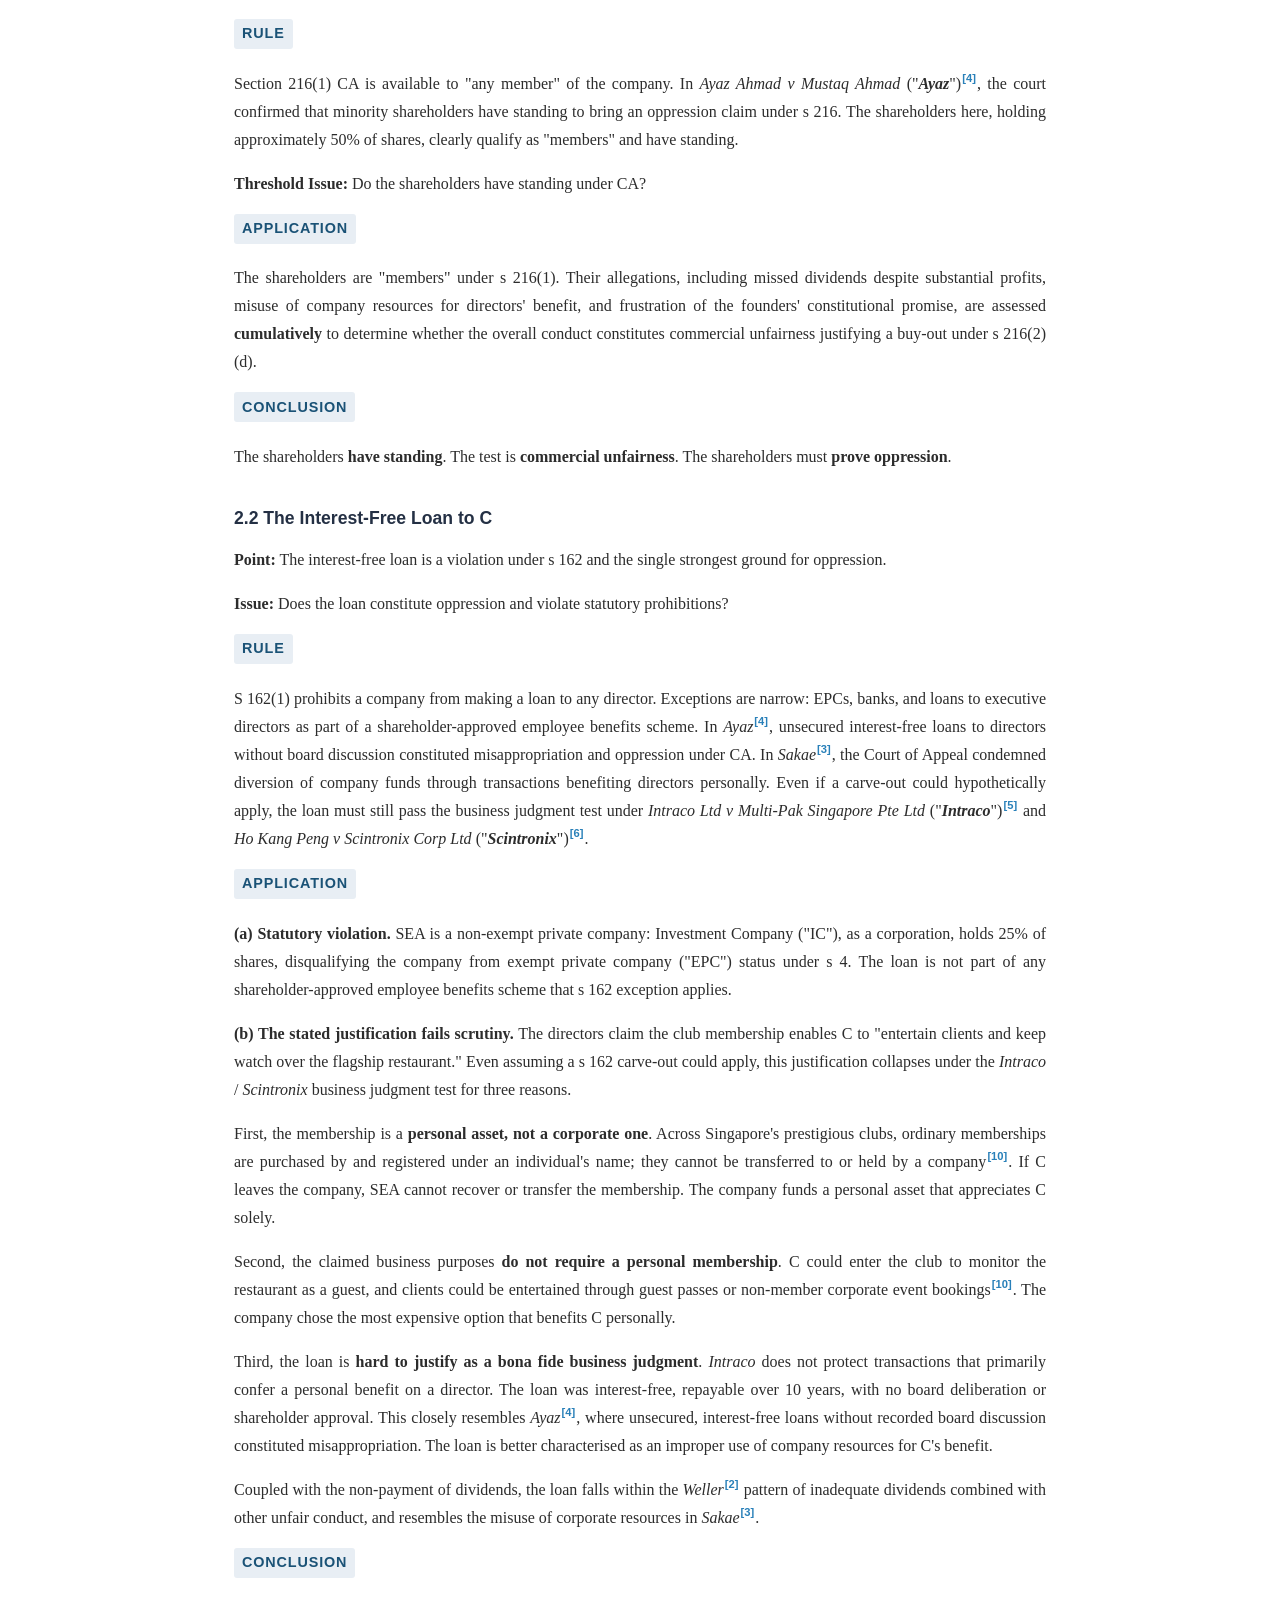
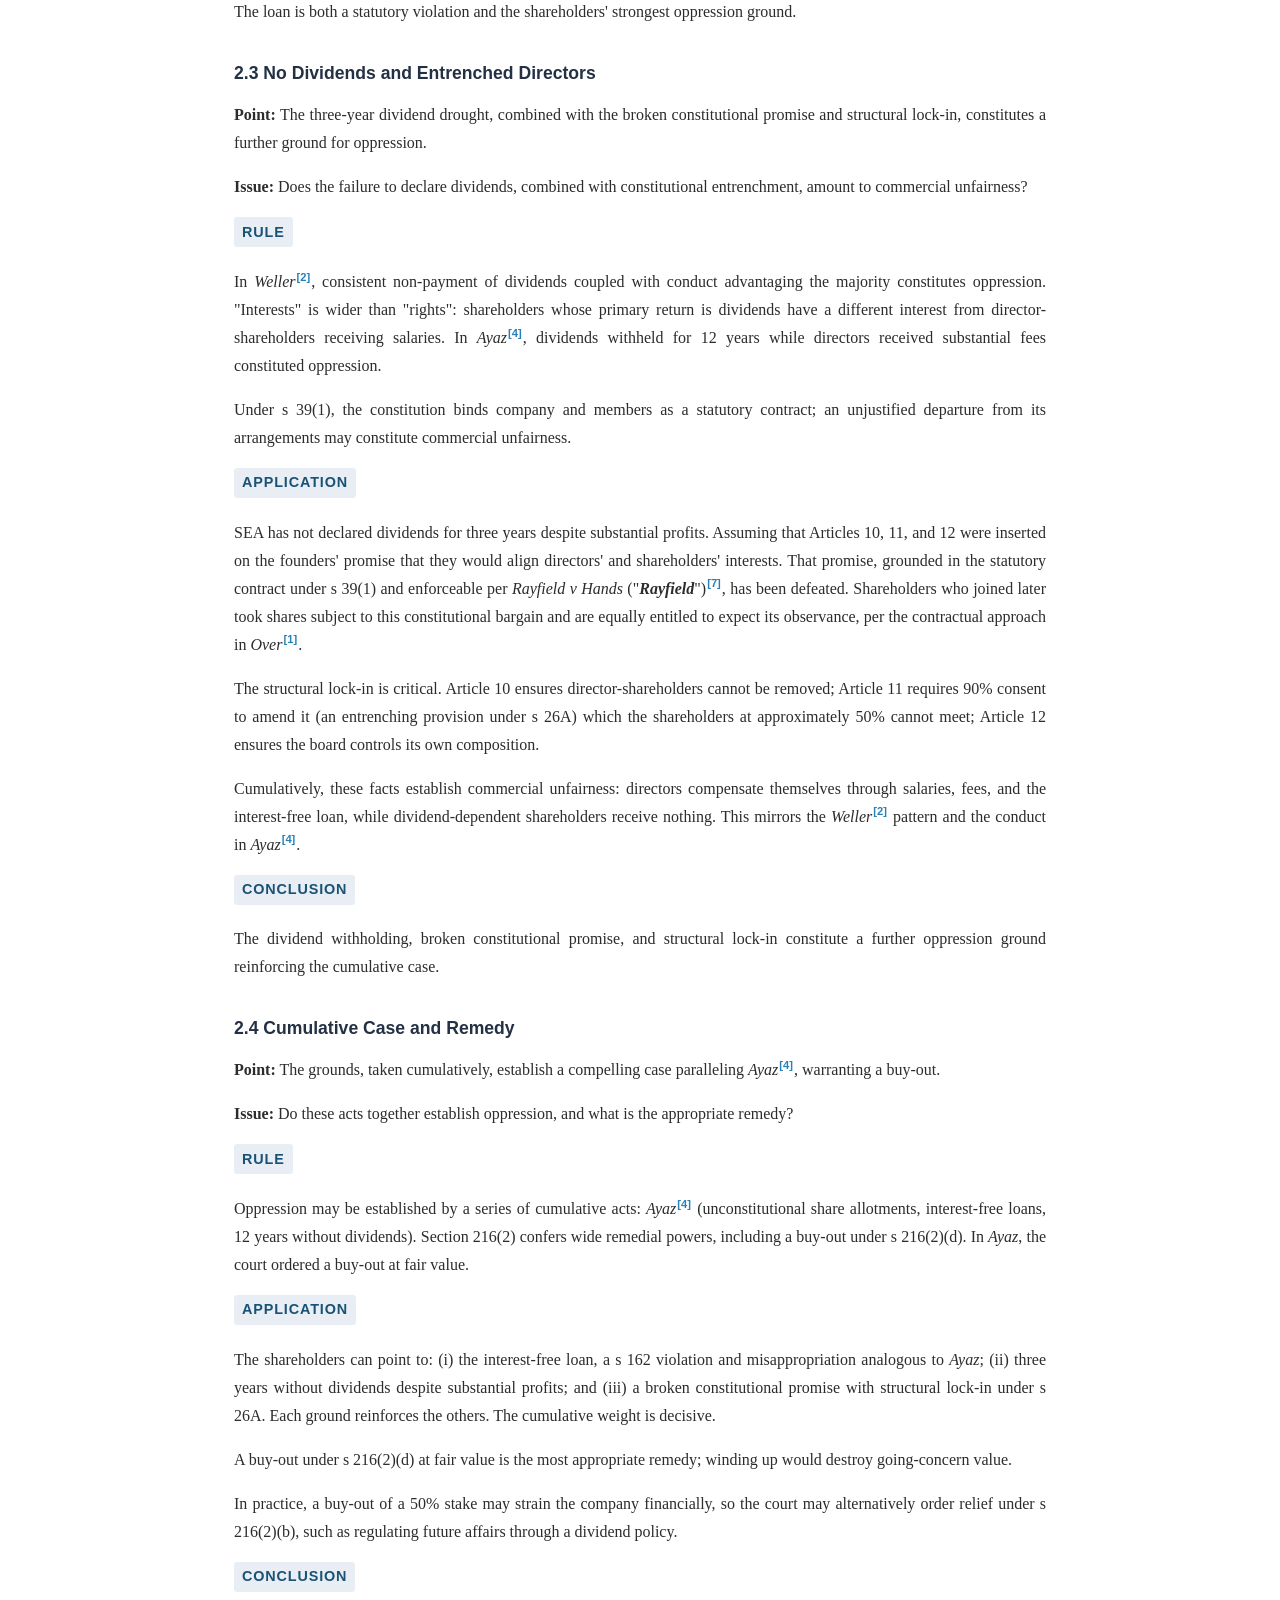
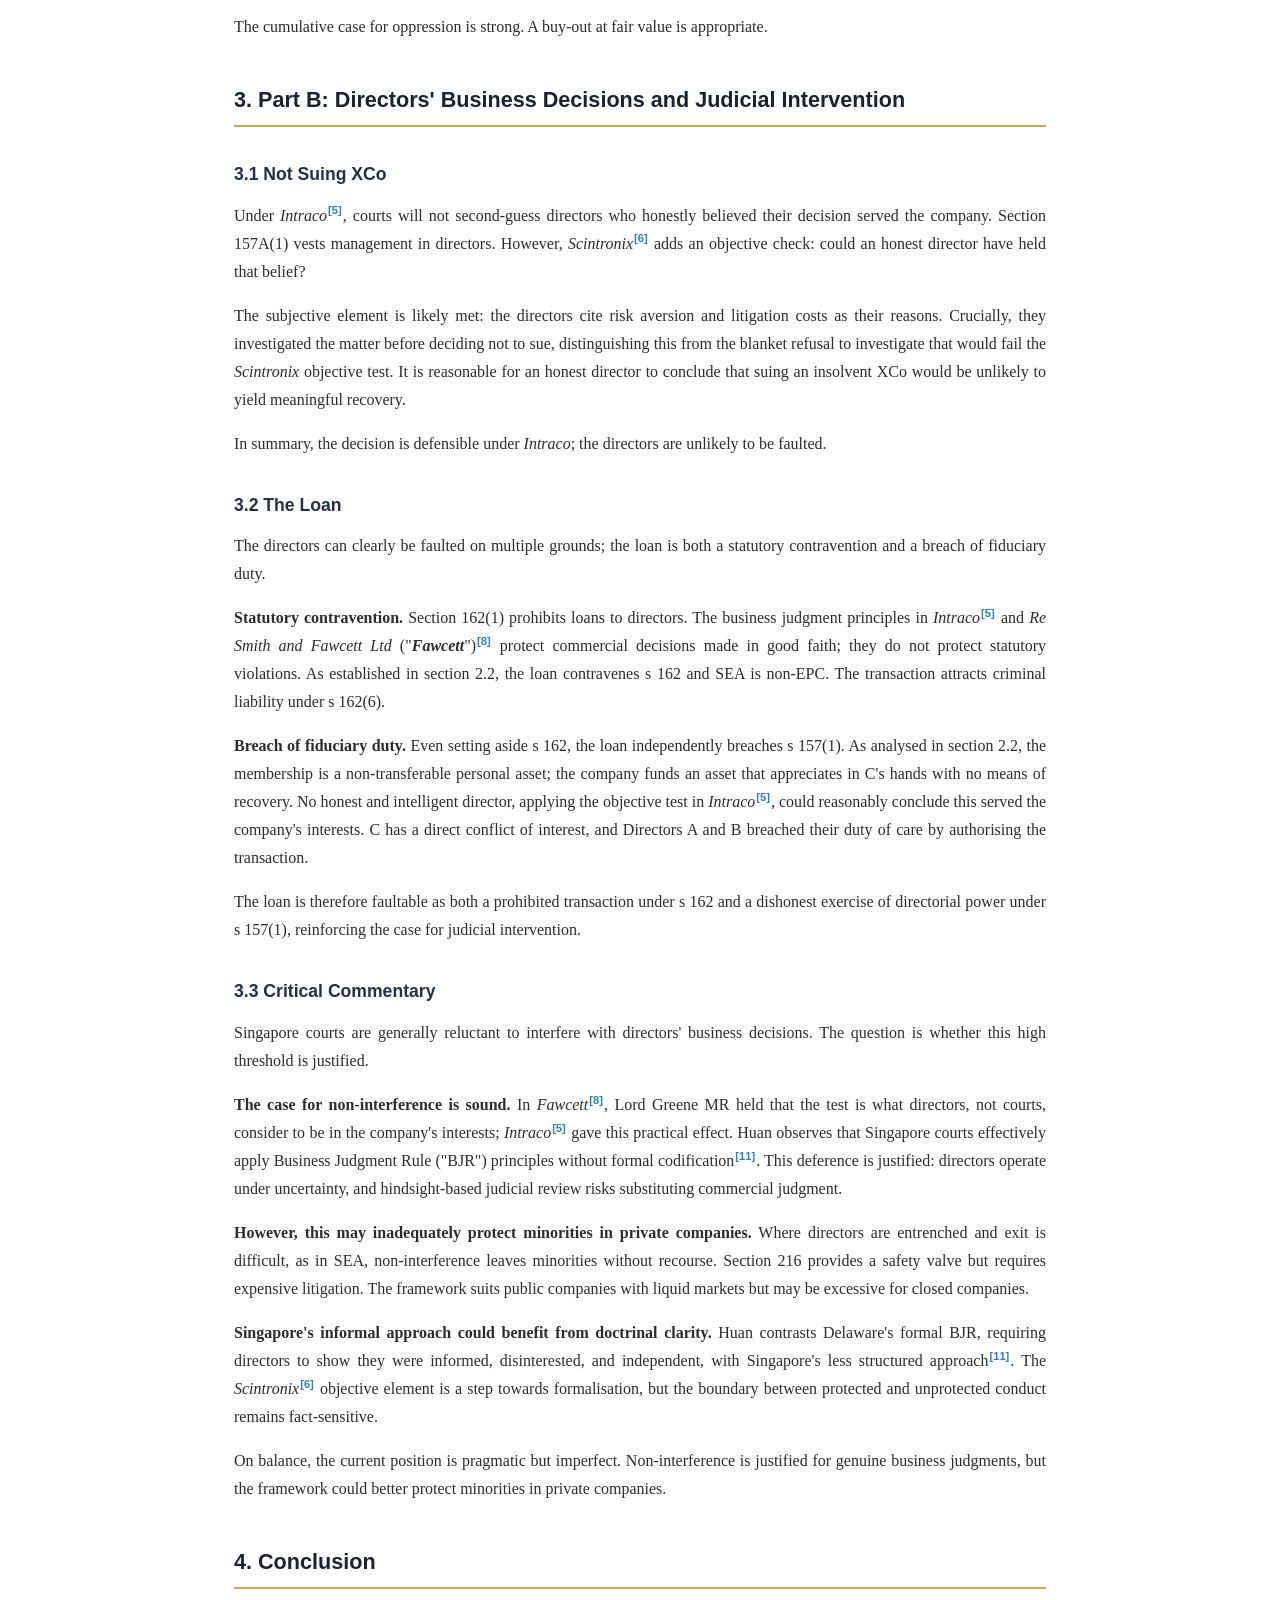
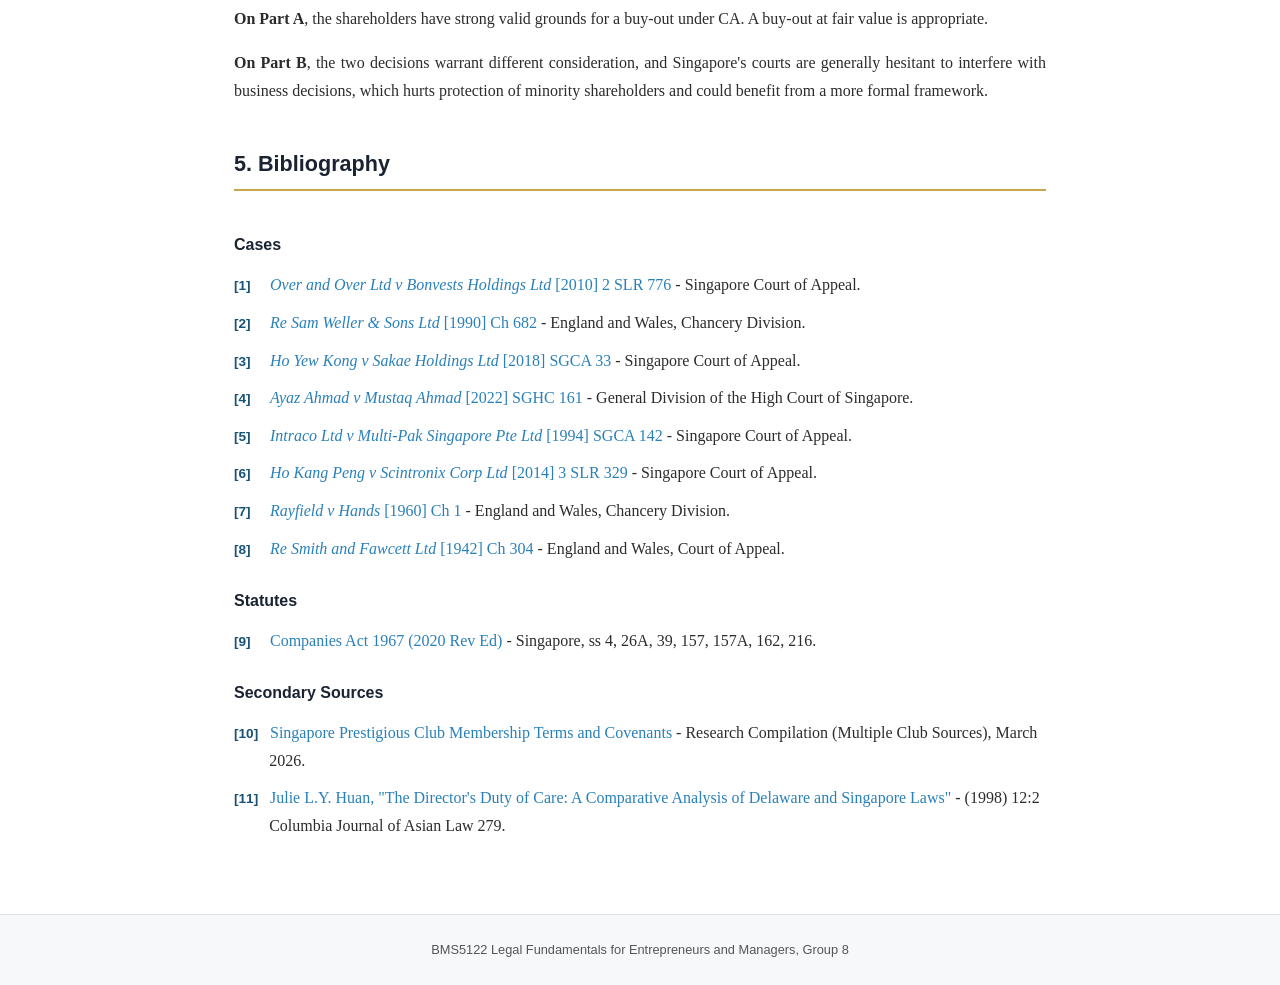
==== commit 026ce1a5: "Remove group name and student IDs from header Co-Authored-By: Claude Opus 4.6 (1M context) <noreply@" ====
--- a/index.html
+++ b/index.html
@@ -12,19 +12,6 @@
   <div class="container">
     <div class="course-label">BMS5122 Legal Fundamentals for Entrepreneurs and Managers</div>
     <h1>Discussion 4, Question 2: Unfair Treatment, Buy-Out, and Judicial Intervention in Directors' Business Decisions</h1>
-    <div class="subtitle">Group 8</div>
-    <table class="team-table">
-      <thead>
-        <tr><th>Name</th><th>Student ID</th></tr>
-      </thead>
-      <tbody>
-        <tr><td>Dylan Chia Tian</td><td>A0253141U</td></tr>
-        <tr><td>Nichanan Supunya</td><td>A0339097N</td></tr>
-        <tr><td>Minglu Chen</td><td>A0313718E</td></tr>
-        <tr><td>Yiting Li</td><td>A0339511H</td></tr>
-        <tr><td>Dimitri Soldatkin</td><td>A0339340H</td></tr>
-      </tbody>
-    </table>
   </div>
 </header>
 
